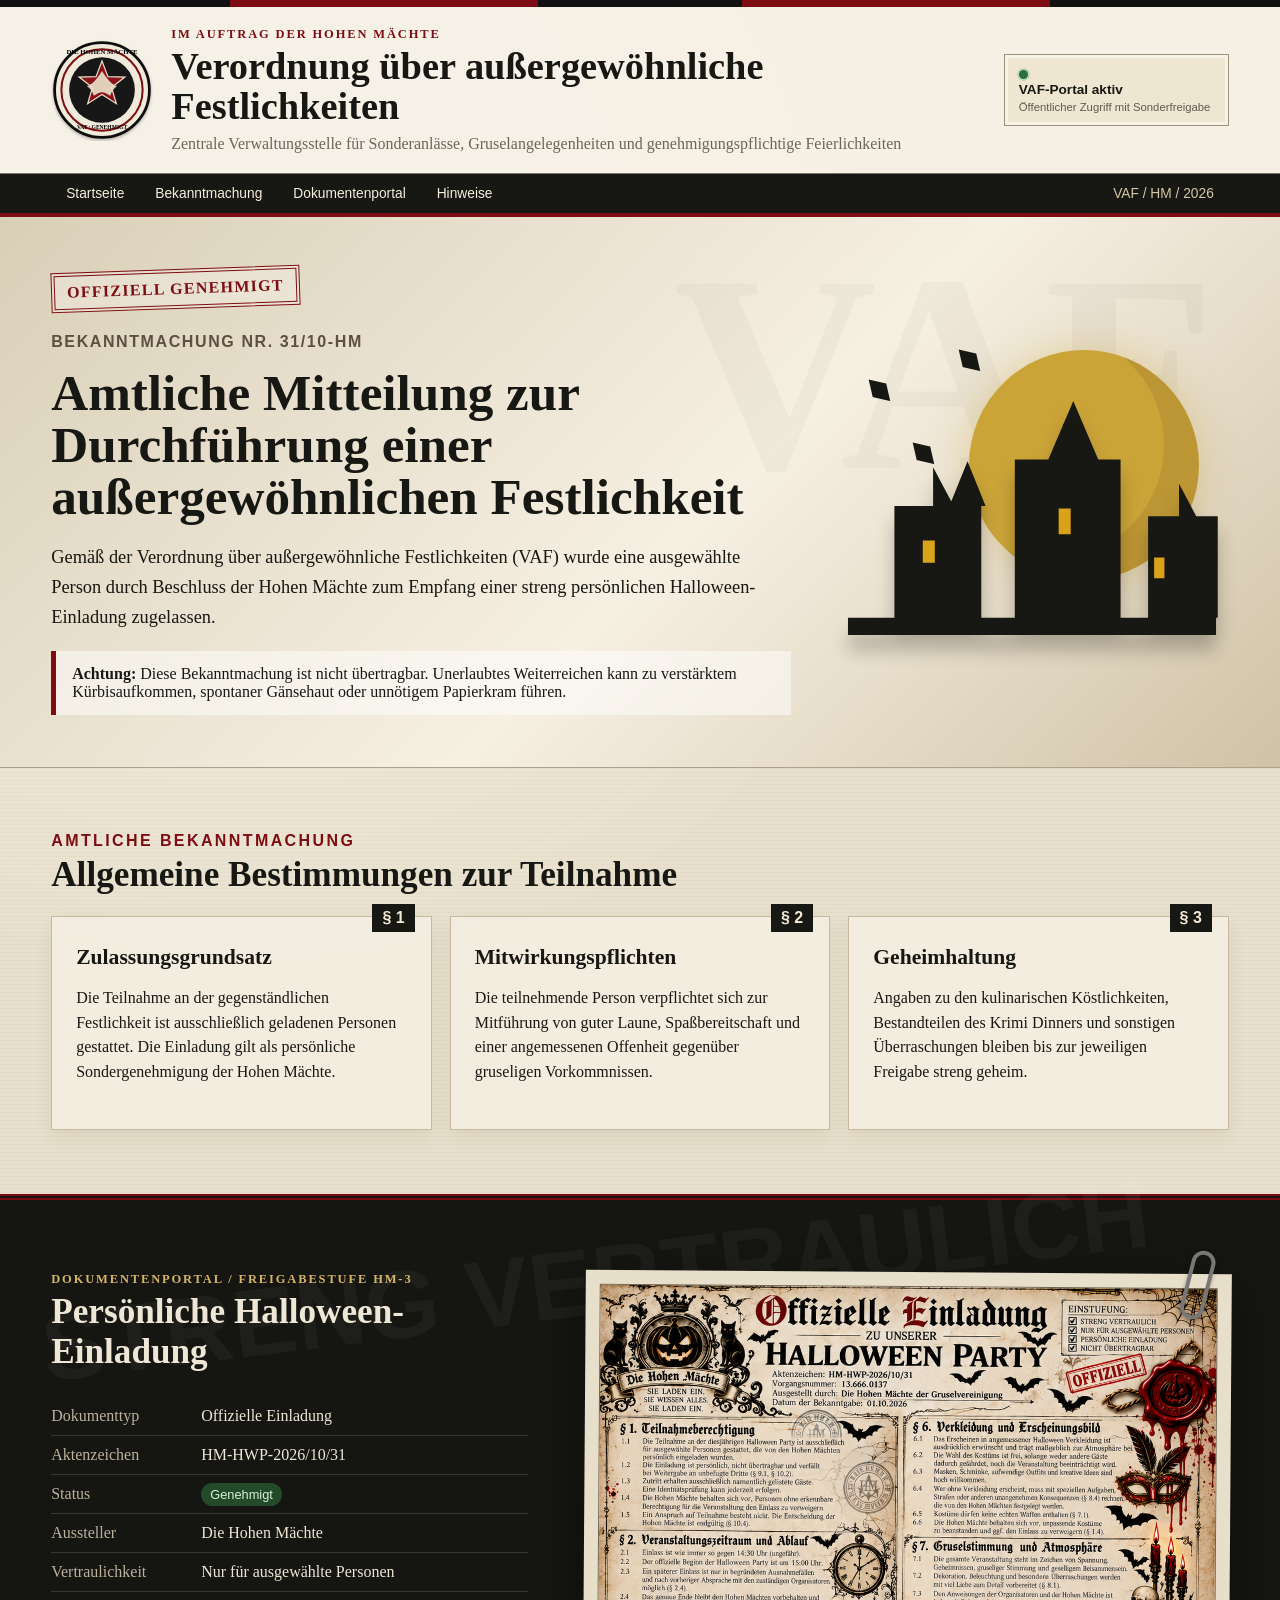
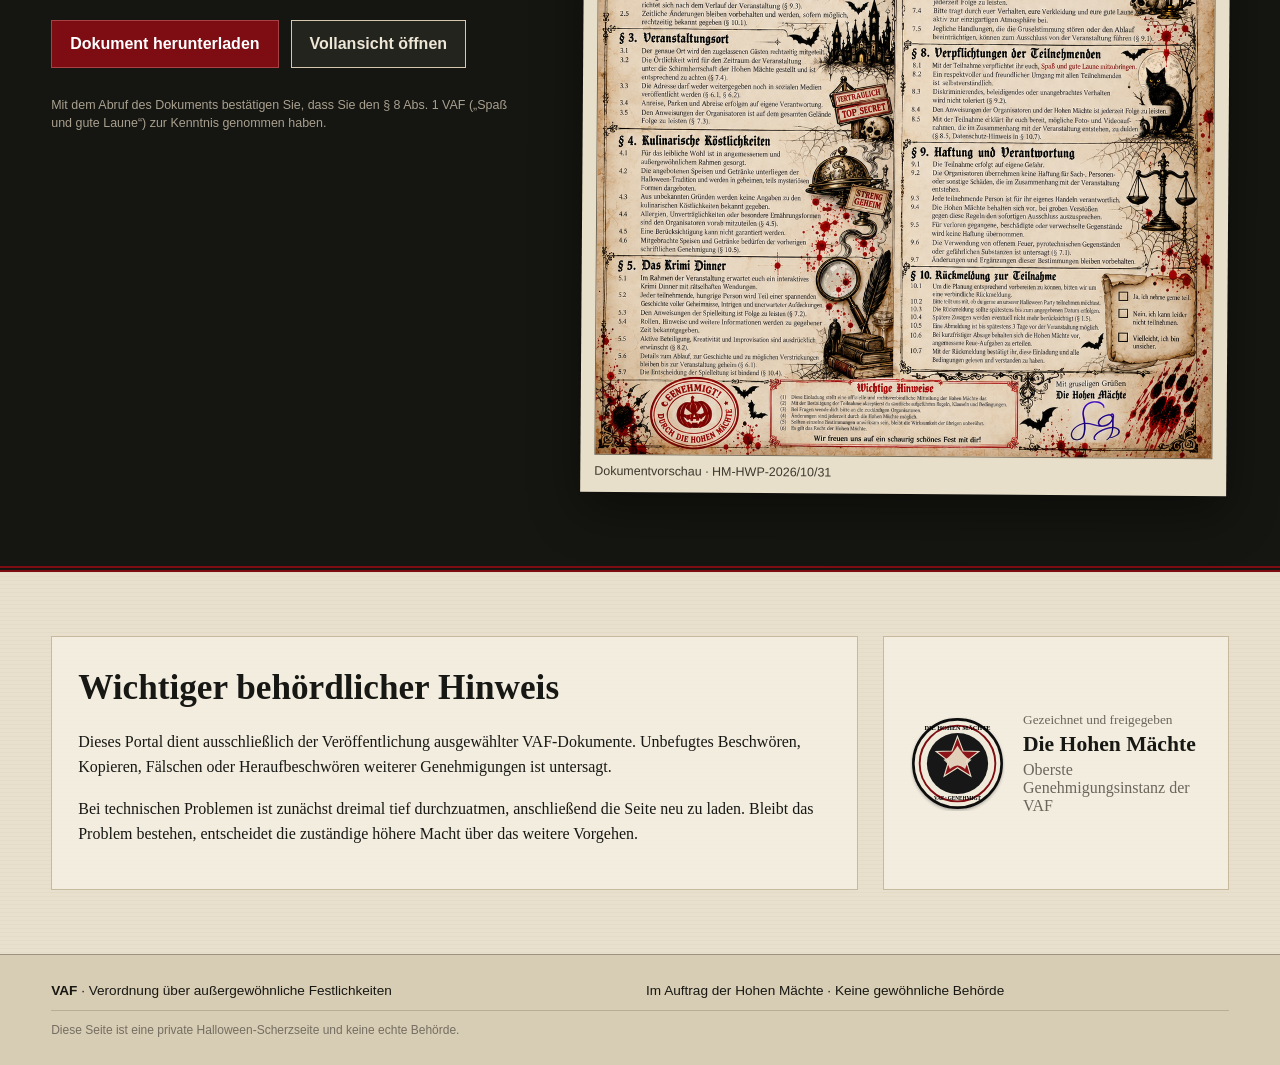
==== index.html @ e8a7dd5e "Add files via upload" ====
<!doctype html>
<html lang="de">
<head>
  <meta charset="utf-8">
  <meta name="viewport" content="width=device-width, initial-scale=1">
  <title>VAF – Verordnung über außergewöhnliche Festlichkeiten</title>
  <meta name="description" content="Offizielles Dokumentenportal der Verordnung über außergewöhnliche Festlichkeiten (VAF) – im Auftrag der Hohen Mächte.">
  <link rel="stylesheet" href="styles.css">
</head>
<body>
  <div class="topline"></div>
  <header class="site-header">
    <div class="wrap header-grid">
      <div class="brand">
        <img src="assets/vaf-siegel.svg" alt="Siegel der Hohen Mächte" class="seal">
        <div>
          <p class="eyebrow">Im Auftrag der Hohen Mächte</p>
          <h1>Verordnung über außergewöhnliche Festlichkeiten</h1>
          <p class="subtitle">Zentrale Verwaltungsstelle für Sonderanlässe, Gruselangelegenheiten und genehmigungspflichtige Feierlichkeiten</p>
        </div>
      </div>
      <div class="status-box" aria-label="Status der Webseite">
        <span class="status-dot"></span>
        <strong>VAF-Portal aktiv</strong>
        <small>Öffentlicher Zugriff mit Sonderfreigabe</small>
      </div>
    </div>
  </header>

  <nav class="navline" aria-label="Hauptnavigation">
    <div class="wrap nav-inner">
      <a href="#start">Startseite</a>
      <a href="#bekanntmachung">Bekanntmachung</a>
      <a href="#dokument">Dokumentenportal</a>
      <a href="#hinweise">Hinweise</a>
      <span class="nav-code">VAF / HM / 2026</span>
    </div>
  </nav>

  <main id="start">
    <section class="hero">
      <div class="wrap hero-grid">
        <div class="hero-copy">
          <span class="stamp">OFFIZIELL GENEHMIGT</span>
          <p class="kicker">Bekanntmachung Nr. 31/10-HM</p>
          <h2>Amtliche Mitteilung zur Durchführung einer außergewöhnlichen Festlichkeit</h2>
          <p class="lead">Gemäß der Verordnung über außergewöhnliche Festlichkeiten (VAF) wurde eine ausgewählte Person durch Beschluss der Hohen Mächte zum Empfang einer streng persönlichen Halloween-Einladung zugelassen.</p>
          <div class="warning">
            <strong>Achtung:</strong> Diese Bekanntmachung ist nicht übertragbar. Unerlaubtes Weiterreichen kann zu verstärktem Kürbisaufkommen, spontaner Gänsehaut oder unnötigem Papierkram führen.
          </div>
        </div>
        <div class="hero-art" aria-hidden="true">
          <div class="moon"></div>
          <svg viewBox="0 0 500 320" class="castle" xmlns="http://www.w3.org/2000/svg">
            <path d="M36 280h428v20H36zM90 280V150h45v-45l24 45h32v130zm64-130 21-52 21 52zm76 130V96h56v-42l28 42h39v184zm39-184 29-68 29 68zm116 184V162h36v-38l20 38h25v118z" fill="currentColor"/>
            <path d="M123 190h14v26h-14zm158-37h14v30h-14zm111 57h12v24h-12z" fill="#d9a21b"/>
          </svg>
          <div class="bat b1">◆</div><div class="bat b2">◆</div><div class="bat b3">◆</div>
        </div>
      </div>
    </section>

    <section id="bekanntmachung" class="section wrap">
      <div class="section-title">
        <p>Amtliche Bekanntmachung</p>
        <h3>Allgemeine Bestimmungen zur Teilnahme</h3>
      </div>
      <div class="legal-grid">
        <article>
          <span class="num">§ 1</span>
          <h4>Zulassungsgrundsatz</h4>
          <p>Die Teilnahme an der gegenständlichen Festlichkeit ist ausschließlich geladenen Personen gestattet. Die Einladung gilt als persönliche Sondergenehmigung der Hohen Mächte.</p>
        </article>
        <article>
          <span class="num">§ 2</span>
          <h4>Mitwirkungspflichten</h4>
          <p>Die teilnehmende Person verpflichtet sich zur Mitführung von guter Laune, Spaßbereitschaft und einer angemessenen Offenheit gegenüber gruseligen Vorkommnissen.</p>
        </article>
        <article>
          <span class="num">§ 3</span>
          <h4>Geheimhaltung</h4>
          <p>Angaben zu den kulinarischen Köstlichkeiten, Bestandteilen des Krimi Dinners und sonstigen Überraschungen bleiben bis zur jeweiligen Freigabe streng geheim.</p>
        </article>
      </div>
    </section>

    <section id="dokument" class="document-section">
      <div class="wrap document-grid">
        <div class="doc-info">
          <p class="eyebrow dark">Dokumentenportal / Freigabestufe HM-3</p>
          <h3>Persönliche Halloween-Einladung</h3>
          <dl>
            <div><dt>Dokumenttyp</dt><dd>Offizielle Einladung</dd></div>
            <div><dt>Aktenzeichen</dt><dd>HM-HWP-2026/10/31</dd></div>
            <div><dt>Status</dt><dd><span class="pill">Genehmigt</span></dd></div>
            <div><dt>Aussteller</dt><dd>Die Hohen Mächte</dd></div>
            <div><dt>Vertraulichkeit</dt><dd>Nur für ausgewählte Personen</dd></div>
          </dl>
          <div class="actions">
            <a class="btn primary" href="assets/halloween-einladung.png" download="Offizielle_Halloween_Einladung_VAF.png">Dokument herunterladen</a>
            <a class="btn secondary" href="assets/halloween-einladung.png" target="_blank" rel="noopener">Vollansicht öffnen</a>
          </div>
          <p class="micro">Mit dem Abruf des Dokuments bestätigen Sie, dass Sie den § 8 Abs. 1 VAF („Spaß und gute Laune“) zur Kenntnis genommen haben.</p>
        </div>
        <figure class="doc-preview">
          <div class="paperclip"></div>
          <img src="assets/halloween-einladung.png" alt="Vorschau der offiziellen Halloween-Einladung">
          <figcaption>Dokumentvorschau · HM-HWP-2026/10/31</figcaption>
        </figure>
      </div>
    </section>

    <section id="hinweise" class="section wrap">
      <div class="notice-grid">
        <div class="notice-card">
          <h3>Wichtiger behördlicher Hinweis</h3>
          <p>Dieses Portal dient ausschließlich der Veröffentlichung ausgewählter VAF-Dokumente. Unbefugtes Beschwören, Kopieren, Fälschen oder Heraufbeschwören weiterer Genehmigungen ist untersagt.</p>
          <p>Bei technischen Problemen ist zunächst dreimal tief durchzuatmen, anschließend die Seite neu zu laden. Bleibt das Problem bestehen, entscheidet die zuständige höhere Macht über das weitere Vorgehen.</p>
        </div>
        <div class="sig-card">
          <img src="assets/vaf-siegel.svg" alt="Siegel">
          <div>
            <small>Gezeichnet und freigegeben</small>
            <strong>Die Hohen Mächte</strong>
            <span>Oberste Genehmigungsinstanz der VAF</span>
          </div>
        </div>
      </div>
    </section>
  </main>

  <footer>
    <div class="wrap footer-grid">
      <div><strong>VAF</strong> · Verordnung über außergewöhnliche Festlichkeiten</div>
      <div>Im Auftrag der Hohen Mächte · Keine gewöhnliche Behörde</div>
      <div class="tiny">Diese Seite ist eine private Halloween-Scherzseite und keine echte Behörde.</div>
    </div>
  </footer>
</body>
</html>
---- styles.css ----
:root{--ink:#171713;--paper:#eee6d2;--paper2:#f7f2e7;--red:#7d0d13;--red2:#a31d23;--gold:#a47a1a;--muted:#6b655a;--line:#c6b99d;--dark:#11110f}
*{box-sizing:border-box}html{scroll-behavior:smooth}body{margin:0;color:var(--ink);font-family:Georgia,'Times New Roman',serif;background:#e8e0cc;background-image:radial-gradient(circle at 20% 10%,rgba(255,255,255,.55),transparent 28%),linear-gradient(rgba(92,74,45,.03) 1px,transparent 1px);background-size:auto,4px 4px}.wrap{width:min(1180px,92vw);margin:auto}.topline{height:7px;background:linear-gradient(90deg,#111 0 18%,var(--red) 18% 42%,#111 42% 58%,var(--red) 58% 82%,#111 82%)}.site-header{background:rgba(247,242,231,.94);border-bottom:1px solid #7d7567}.header-grid{display:flex;justify-content:space-between;align-items:center;gap:30px;padding:20px 0}.brand{display:flex;gap:18px;align-items:center}.seal{width:102px;height:102px}.eyebrow{margin:0 0 4px;text-transform:uppercase;letter-spacing:.15em;font-size:.78rem;font-weight:700;color:var(--red)}h1{font-size:clamp(1.8rem,3vw,3rem);margin:0;line-height:1.05}.subtitle{margin:.5rem 0 0;color:var(--muted);max-width:760px}.status-box{min-width:225px;border:1px solid #9d927c;background:#efe6d1;padding:12px 14px;box-shadow:inset 0 0 0 3px rgba(255,255,255,.45);font-family:Arial,sans-serif;font-size:.85rem}.status-box strong,.status-box small{display:block}.status-box small{margin-top:4px;color:#5f5a50}.status-dot{display:inline-block;width:9px;height:9px;background:#2d6f37;border-radius:50%;margin-right:6px;box-shadow:0 0 0 2px #b9d8be}.navline{background:#171713;color:#f6efdf;border-bottom:4px solid var(--red)}.nav-inner{display:flex;align-items:center;gap:1px}.nav-inner a,.nav-code{padding:12px 15px;color:inherit;text-decoration:none;font-family:Arial,sans-serif;font-size:.86rem}.nav-inner a:hover{background:#302f2b}.nav-code{margin-left:auto;color:#d5c8a8}.hero{position:relative;overflow:hidden;background:linear-gradient(135deg,#d9cfb7,#f6f0e3 55%,#d0c2a6);border-bottom:1px solid #aca18d}.hero:before{content:"VAF";position:absolute;right:5%;top:3%;font-size:22vw;font-weight:900;color:rgba(78,65,44,.045);line-height:1}.hero-grid{min-height:420px;display:grid;grid-template-columns:1.3fr .7fr;align-items:center;gap:40px;padding:52px 0}.stamp{display:inline-block;border:4px double var(--red);color:var(--red);font-weight:800;padding:7px 12px;transform:rotate(-2deg);letter-spacing:.08em;background:rgba(255,255,255,.25)}.kicker{font-family:Arial,sans-serif;font-weight:700;text-transform:uppercase;letter-spacing:.1em;margin-top:24px;color:#5c5140}.hero h2{font-size:clamp(2rem,4vw,4rem);line-height:1.02;margin:.25em 0}.lead{font-size:1.15rem;line-height:1.65;max-width:780px}.warning{border-left:5px solid var(--red);background:rgba(255,255,255,.5);padding:14px 16px;max-width:760px}.hero-art{height:320px;position:relative}.moon{position:absolute;width:230px;height:230px;border-radius:50%;background:#cba438;right:30px;top:18px;box-shadow:0 0 40px rgba(203,164,56,.35),inset -35px -20px 0 rgba(84,54,26,.12)}.castle{position:absolute;right:-18px;bottom:0;width:430px;color:#171713;filter:drop-shadow(0 15px 9px rgba(0,0,0,.23))}.bat{position:absolute;font-size:25px;color:#171713;transform:rotate(45deg) scaleX(1.6)}.b1{left:40px;top:42px}.b2{left:130px;top:12px}.b3{left:84px;top:105px}.section{padding:64px 0}.section-title p{font-family:Arial,sans-serif;color:var(--red);text-transform:uppercase;letter-spacing:.15em;font-weight:700;margin:0}.section-title h3,.document-section h3,.notice-card h3{font-size:2.2rem;margin:.3rem 0 1.3rem}.legal-grid{display:grid;grid-template-columns:repeat(3,1fr);gap:18px}.legal-grid article{position:relative;background:rgba(247,242,231,.75);border:1px solid var(--line);padding:28px 24px;box-shadow:0 8px 18px rgba(60,45,25,.08)}.legal-grid .num{position:absolute;top:-13px;right:16px;background:#171713;color:#f3ead7;padding:5px 10px;font-family:Arial,sans-serif;font-weight:700}.legal-grid h4{font-size:1.35rem;margin:0 0 .65rem}.legal-grid p{line-height:1.55}.document-section{background:#151511;color:#eee7d6;padding:72px 0;border-top:6px double #7d0d13;border-bottom:6px double #7d0d13;position:relative}.document-section:before{content:"STRENG VERTRAULICH";position:absolute;left:3%;top:26px;color:rgba(255,255,255,.04);font:bold 6rem Arial;transform:rotate(-7deg)}.document-grid{display:grid;grid-template-columns:.85fr 1.15fr;gap:55px;align-items:start}.eyebrow.dark{color:#d6b568}.doc-info dl{margin:25px 0}.doc-info dl div{display:grid;grid-template-columns:150px 1fr;border-bottom:1px solid #37372f;padding:10px 0}.doc-info dt{color:#bcb29d}.doc-info dd{margin:0}.pill{background:#234b2a;color:#d7f0d9;padding:4px 9px;border-radius:999px;font-family:Arial,sans-serif;font-size:.8rem}.actions{display:flex;flex-wrap:wrap;gap:12px;margin:28px 0}.btn{display:inline-block;text-decoration:none;padding:14px 18px;font-family:Arial,sans-serif;font-weight:800;border:1px solid #d5c8ae}.btn.primary{background:var(--red);color:white;border-color:#a74145}.btn.primary:hover{background:#97151b}.btn.secondary{color:#eee7d6;background:#24241f}.btn.secondary:hover{background:#33332c}.micro{font-family:Arial,sans-serif;font-size:.78rem;color:#a9a08f;line-height:1.5}.doc-preview{margin:0;background:#e8dfca;padding:14px;box-shadow:0 18px 50px rgba(0,0,0,.42);transform:rotate(.4deg);position:relative}.doc-preview img{width:100%;display:block;border:1px solid #6f6655}.doc-preview figcaption{color:#3d372e;font: .78rem Arial,sans-serif;margin-top:9px}.paperclip{position:absolute;width:24px;height:70px;border:4px solid #777;border-radius:14px;right:22px;top:-24px;z-index:3;transform:rotate(14deg);box-shadow:0 2px 4px rgba(0,0,0,.3)}.notice-grid{display:grid;grid-template-columns:1.4fr .6fr;gap:25px}.notice-card,.sig-card{border:1px solid var(--line);background:rgba(247,242,231,.75);padding:26px}.notice-card p{line-height:1.6}.sig-card{display:flex;gap:18px;align-items:center}.sig-card img{width:95px}.sig-card small,.sig-card span{display:block;color:var(--muted)}.sig-card strong{display:block;font-size:1.35rem;margin:4px 0}.footer-grid{display:grid;grid-template-columns:1fr 1fr;gap:12px;padding:28px 0;font-family:Arial,sans-serif;font-size:.85rem}.tiny{grid-column:1/-1;color:#756e61;font-size:.75rem;border-top:1px solid #b8ad97;padding-top:12px}footer{background:#d7ccb4;border-top:1px solid #9c927f}
@media(max-width:850px){.header-grid,.brand{align-items:flex-start}.header-grid{flex-direction:column}.status-box{width:100%}.nav-inner{overflow:auto}.nav-code{display:none}.hero-grid,.document-grid,.notice-grid{grid-template-columns:1fr}.hero-art{height:240px}.castle{width:340px}.moon{width:175px;height:175px}.legal-grid{grid-template-columns:1fr}.doc-preview{transform:none}.footer-grid{grid-template-columns:1fr}.tiny{grid-column:auto}}
@media(max-width:560px){.seal{width:78px;height:78px}.brand{gap:12px}.subtitle{font-size:.9rem}.hero-grid{padding:36px 0}.hero h2{font-size:2.25rem}.hero-art{display:none}.nav-inner a{white-space:nowrap;padding:10px 12px}.section{padding:46px 0}.doc-info dl div{grid-template-columns:1fr}.doc-info dt{font-size:.8rem;margin-bottom:3px}}
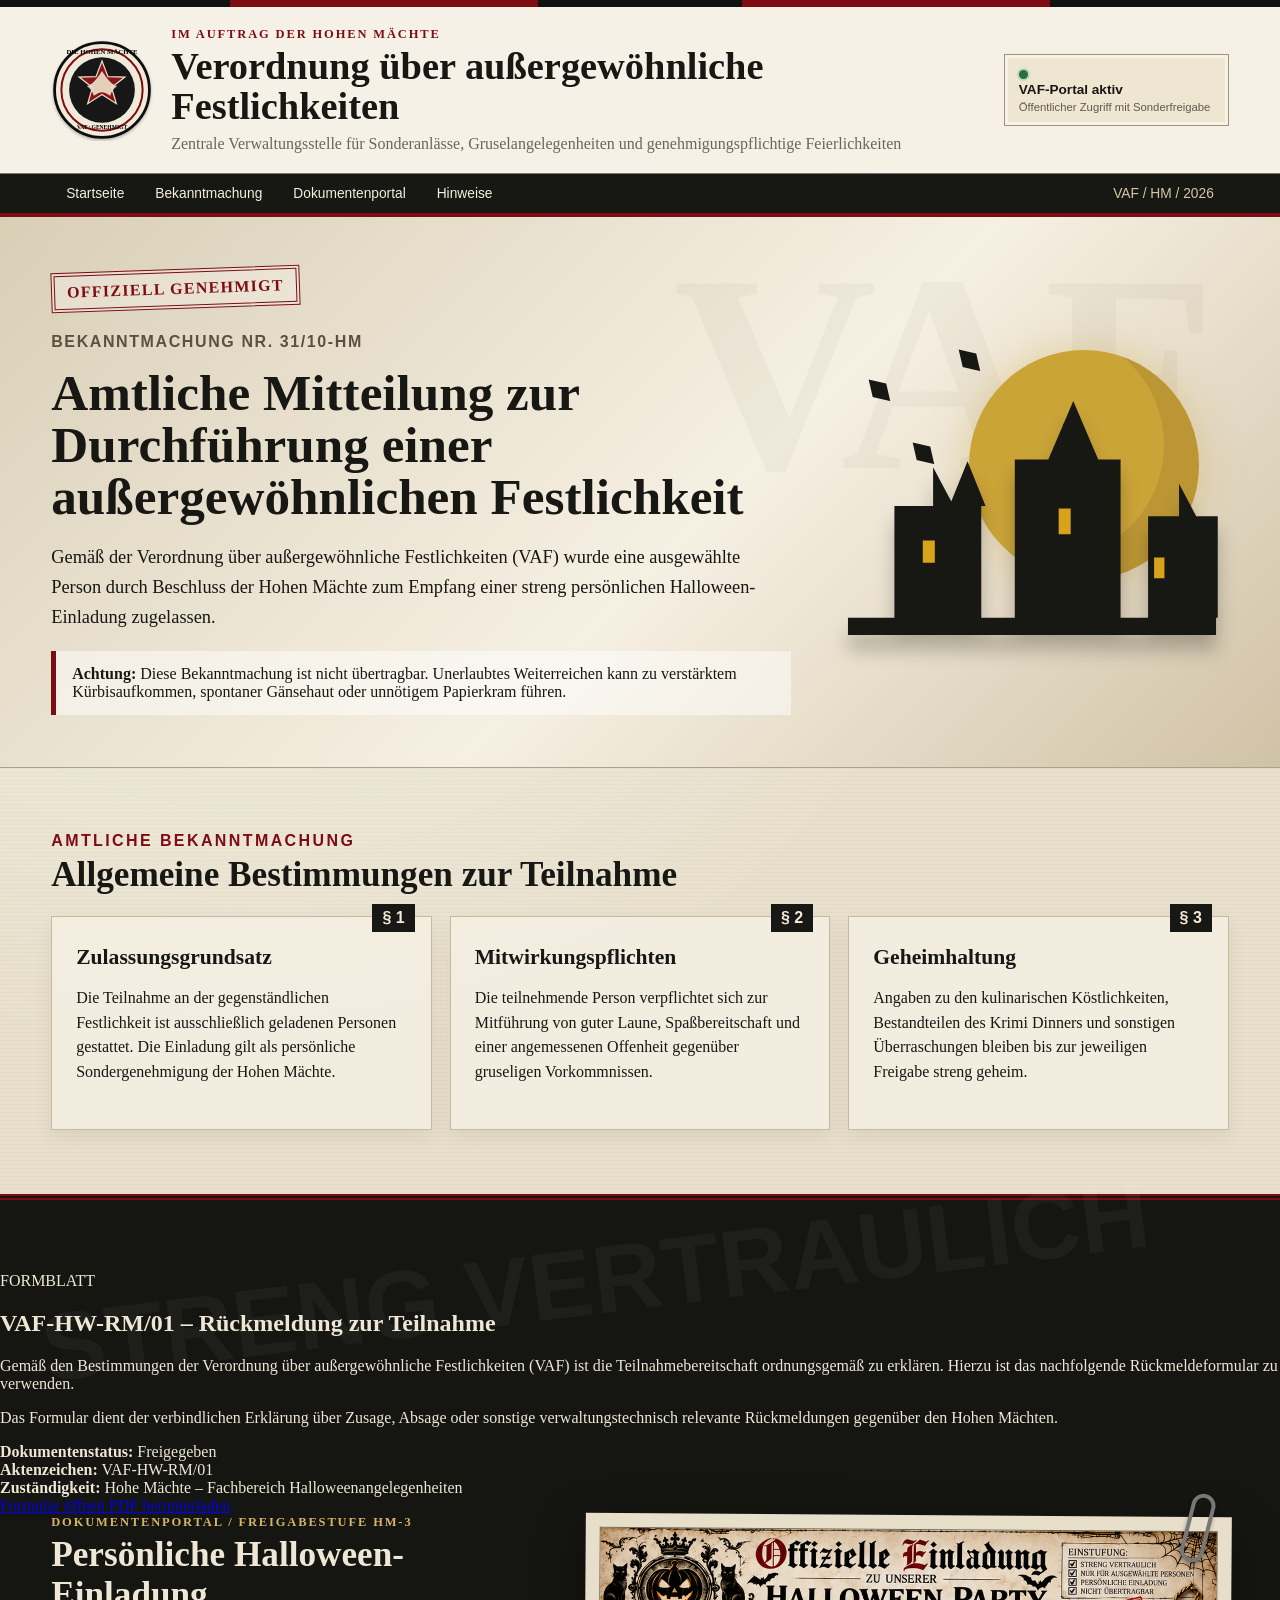
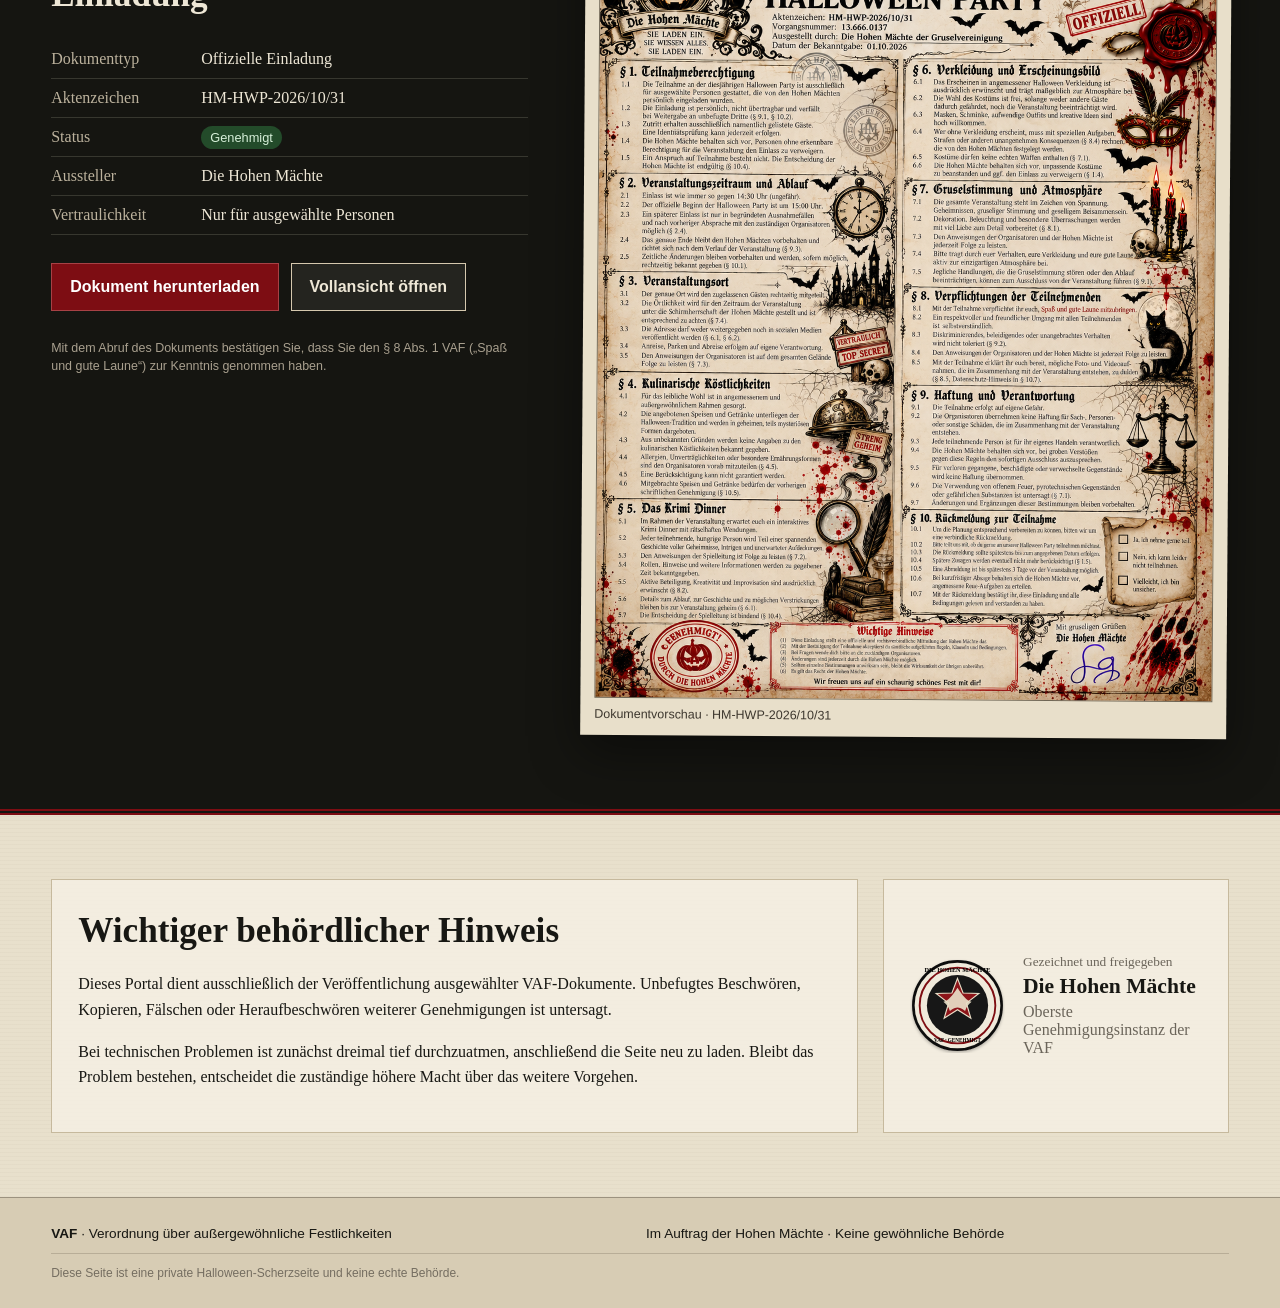
==== commit c1878431: "Update index.html" ====
--- a/index.html
+++ b/index.html
@@ -84,7 +84,47 @@
       </div>
     </section>
 
-    <section id="dokument" class="document-section">
+    <section id="dokument" class="document-section"><section class="document-card">
+  <div class="document-badge">FORMBLATT</div>
+
+  <h2>VAF-HW-RM/01 – Rückmeldung zur Teilnahme</h2>
+
+  <p>
+    Gemäß den Bestimmungen der Verordnung über außergewöhnliche Festlichkeiten
+    (VAF) ist die Teilnahmebereitschaft ordnungsgemäß zu erklären.
+    Hierzu ist das nachfolgende Rückmeldeformular zu verwenden.
+  </p>
+
+  <p>
+    Das Formular dient der verbindlichen Erklärung über Zusage, Absage oder
+    sonstige verwaltungstechnisch relevante Rückmeldungen gegenüber den
+    Hohen Mächten.
+  </p>
+
+  <div class="document-meta">
+    <strong>Dokumentenstatus:</strong> Freigegeben<br>
+    <strong>Aktenzeichen:</strong> VAF-HW-RM/01<br>
+    <strong>Zuständigkeit:</strong> Hohe Mächte – Fachbereich Halloweenangelegenheiten
+  </div>
+
+  <div class="document-actions">
+    <a
+      href="assets/VAF_Rueckmeldeformular_Halloween.pdf"
+      target="_blank"
+      class="button"
+    >
+      Formular öffnen
+    </a>
+
+    <a
+      href="assets/VAF_Rueckmeldeformular_Halloween.pdf"
+      download
+      class="button button-secondary"
+    >
+      PDF herunterladen
+    </a>
+  </div>
+</section>
       <div class="wrap document-grid">
         <div class="doc-info">
           <p class="eyebrow dark">Dokumentenportal / Freigabestufe HM-3</p>
@@ -137,4 +177,4 @@
     </div>
   </footer>
 </body>
-</html>
+</html> 
